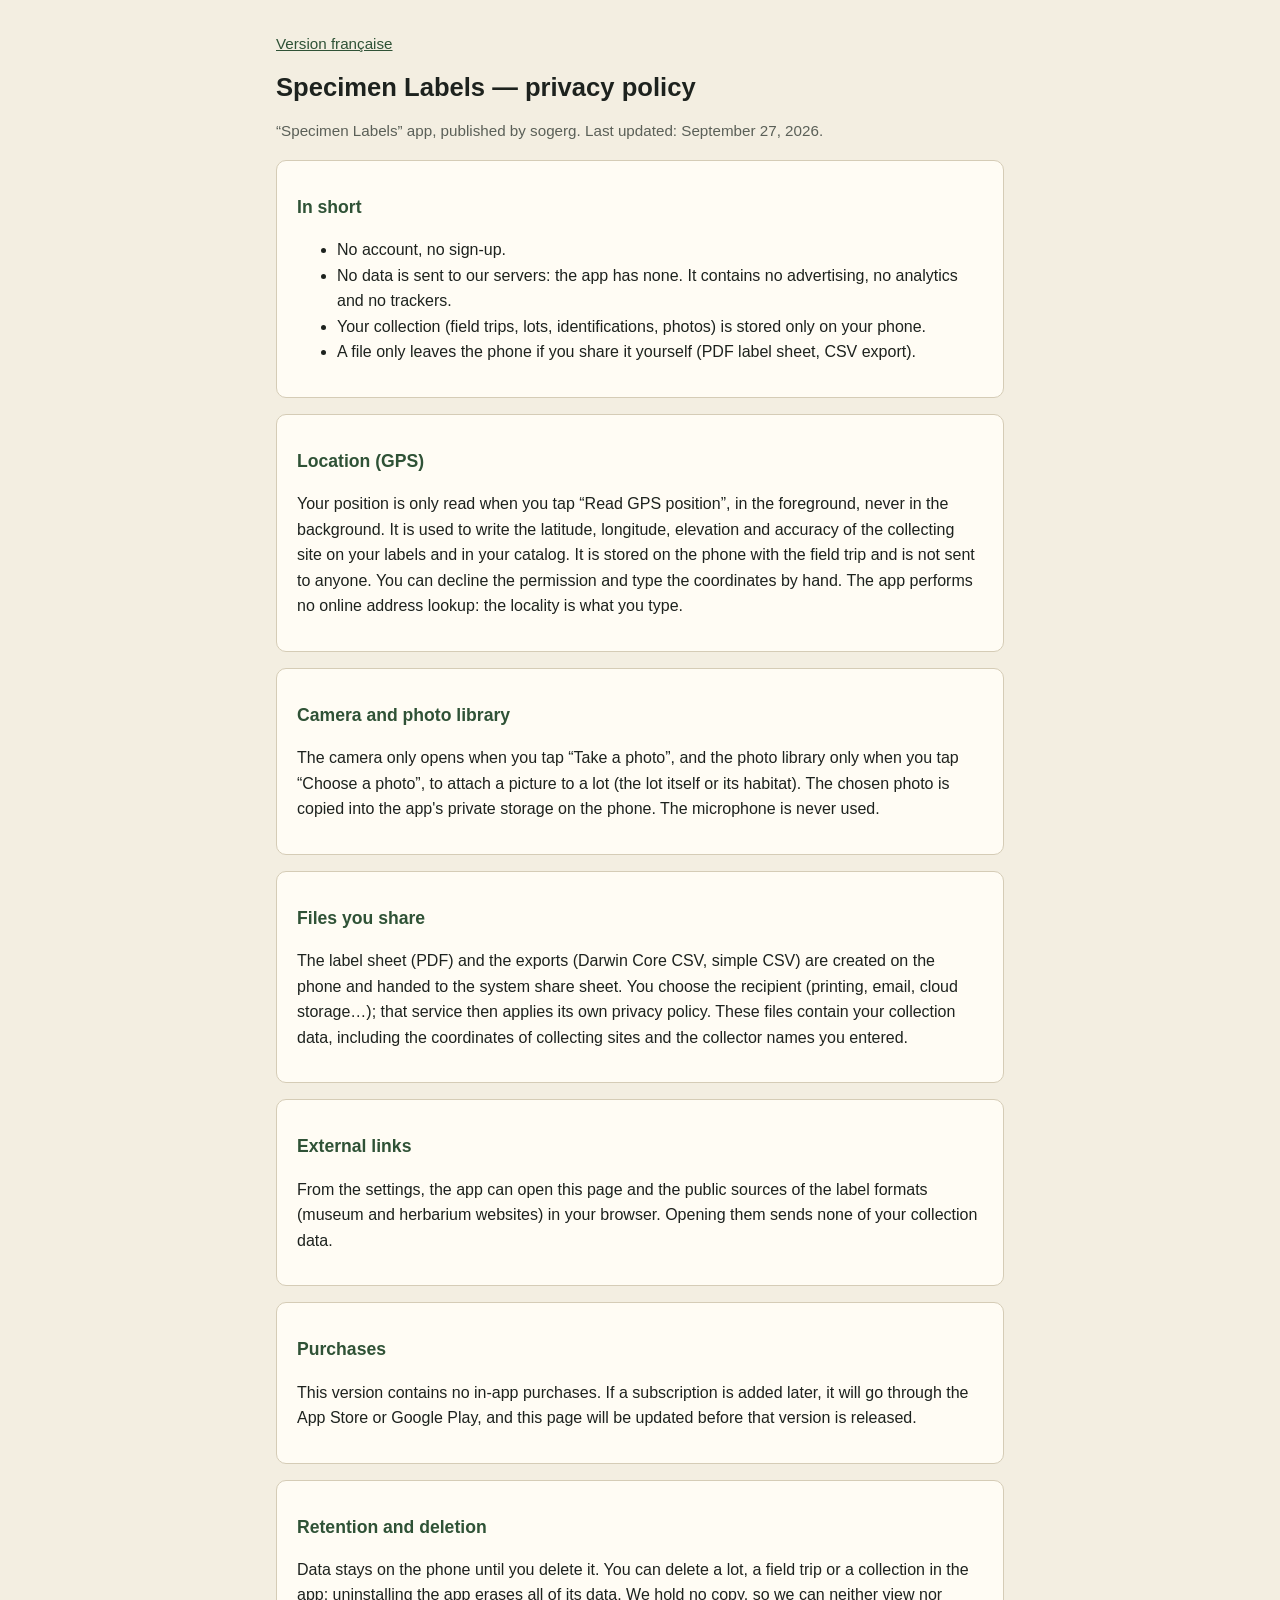
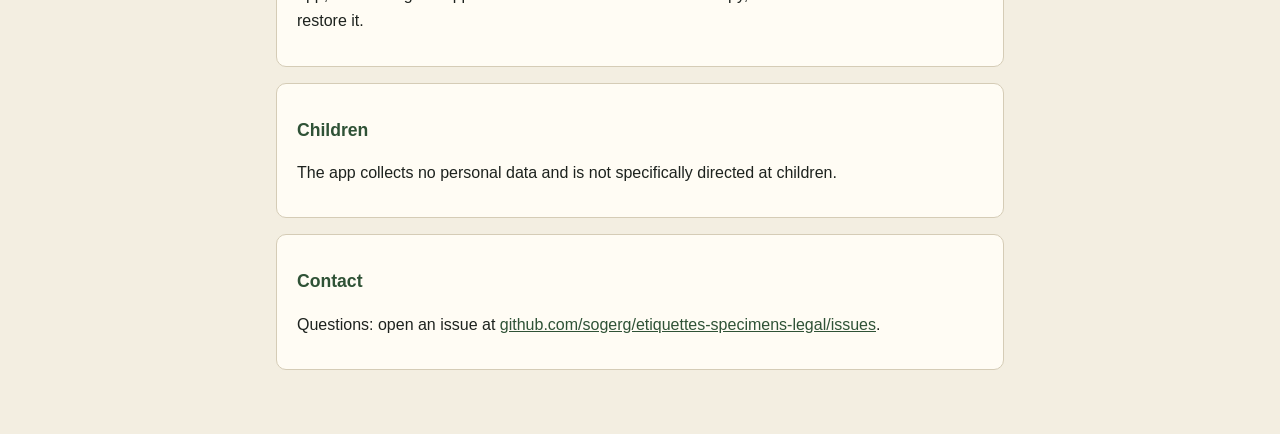
==== en/index.html @ 8a0e9088 "Page de confidentialité Specimen Labels (FR + EN) Co-Authored-By: Claude Opus 5.5 (1M context) <nore" ====
<!DOCTYPE html>
<html lang="en">
<head>
<meta charset="utf-8">
<meta name="viewport" content="width=device-width, initial-scale=1">
<title>Specimen Labels — Privacy</title>
<link rel="stylesheet" href="../style.css">
</head>
<body>
<main>
<nav><a href="../">Version française</a></nav>
<h1>Specimen Labels — privacy policy</h1>
<p class="doux">“Specimen Labels” app, published by sogerg. Last updated: September 27, 2026.</p>

<section>
<h2>In short</h2>
<ul>
<li>No account, no sign-up.</li>
<li>No data is sent to our servers: the app has none. It contains no advertising, no analytics and no trackers.</li>
<li>Your collection (field trips, lots, identifications, photos) is stored only on your phone.</li>
<li>A file only leaves the phone if you share it yourself (PDF label sheet, CSV export).</li>
</ul>
</section>

<section>
<h2>Location (GPS)</h2>
<p>Your position is only read when you tap “Read GPS position”, in the foreground, never in the background. It is used to write the latitude, longitude, elevation and accuracy of the collecting site on your labels and in your catalog. It is stored on the phone with the field trip and is not sent to anyone. You can decline the permission and type the coordinates by hand. The app performs no online address lookup: the locality is what you type.</p>
</section>

<section>
<h2>Camera and photo library</h2>
<p>The camera only opens when you tap “Take a photo”, and the photo library only when you tap “Choose a photo”, to attach a picture to a lot (the lot itself or its habitat). The chosen photo is copied into the app's private storage on the phone. The microphone is never used.</p>
</section>

<section>
<h2>Files you share</h2>
<p>The label sheet (PDF) and the exports (Darwin Core CSV, simple CSV) are created on the phone and handed to the system share sheet. You choose the recipient (printing, email, cloud storage…); that service then applies its own privacy policy. These files contain your collection data, including the coordinates of collecting sites and the collector names you entered.</p>
</section>

<section>
<h2>External links</h2>
<p>From the settings, the app can open this page and the public sources of the label formats (museum and herbarium websites) in your browser. Opening them sends none of your collection data.</p>
</section>

<section>
<h2>Purchases</h2>
<p>This version contains no in-app purchases. If a subscription is added later, it will go through the App Store or Google Play, and this page will be updated before that version is released.</p>
</section>

<section>
<h2>Retention and deletion</h2>
<p>Data stays on the phone until you delete it. You can delete a lot, a field trip or a collection in the app; uninstalling the app erases all of its data. We hold no copy, so we can neither view nor restore it.</p>
</section>

<section>
<h2>Children</h2>
<p>The app collects no personal data and is not specifically directed at children.</p>
</section>

<section>
<h2>Contact</h2>
<p>Questions: open an issue at <a href="https://github.com/sogerg/etiquettes-specimens-legal/issues">github.com/sogerg/etiquettes-specimens-legal/issues</a>.</p>
</section>
</main>
</body>
</html>
---- style.css ----
:root { --fond: #F3EEE1; --carte: #FFFCF4; --encre: #1D221E; --doux: #5B6058; --accent: #2F5236; --bord: #D5CCB6; }
@media (prefers-color-scheme: dark) { :root { --fond: #131612; --carte: #1C201B; --encre: #ECE7DA; --doux: #A7AA9F; --accent: #8DB88F; --bord: #353B33; } }
* { box-sizing: border-box; }
body { margin: 0; background: var(--fond); color: var(--encre); font: 16px/1.6 -apple-system, "Segoe UI", Roboto, Helvetica, Arial, sans-serif; }
main { max-width: 760px; margin: 0 auto; padding: 32px 16px 64px; }
h1 { font-size: 1.6rem; line-height: 1.25; margin: 0 0 4px; }
h2 { font-size: 1.1rem; margin: 28px 0 8px; color: var(--accent); }
p, li { color: var(--encre); }
.doux { color: var(--doux); font-size: .95rem; }
section { background: var(--carte); border: 1px solid var(--bord); border-radius: 10px; padding: 4px 20px 16px; margin-top: 16px; }
a { color: var(--accent); }
nav { margin-bottom: 16px; font-size: .95rem; }
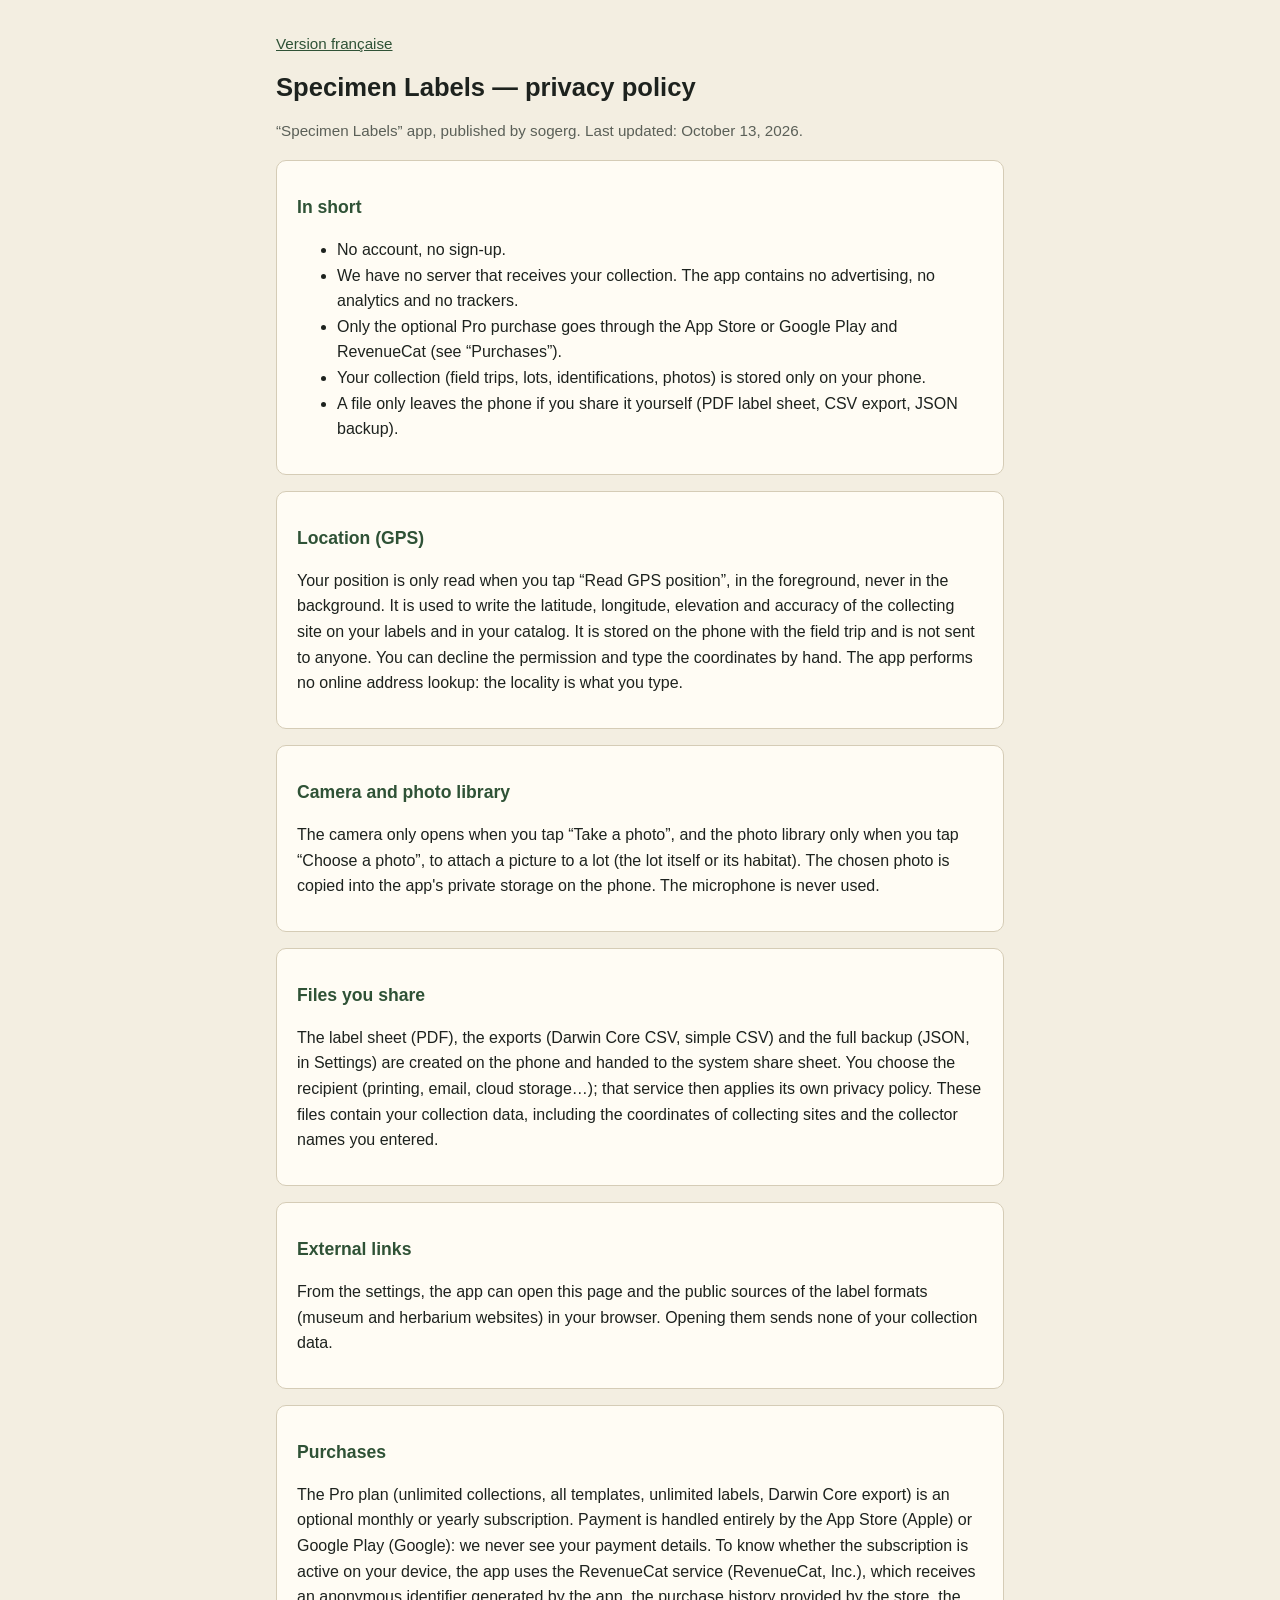
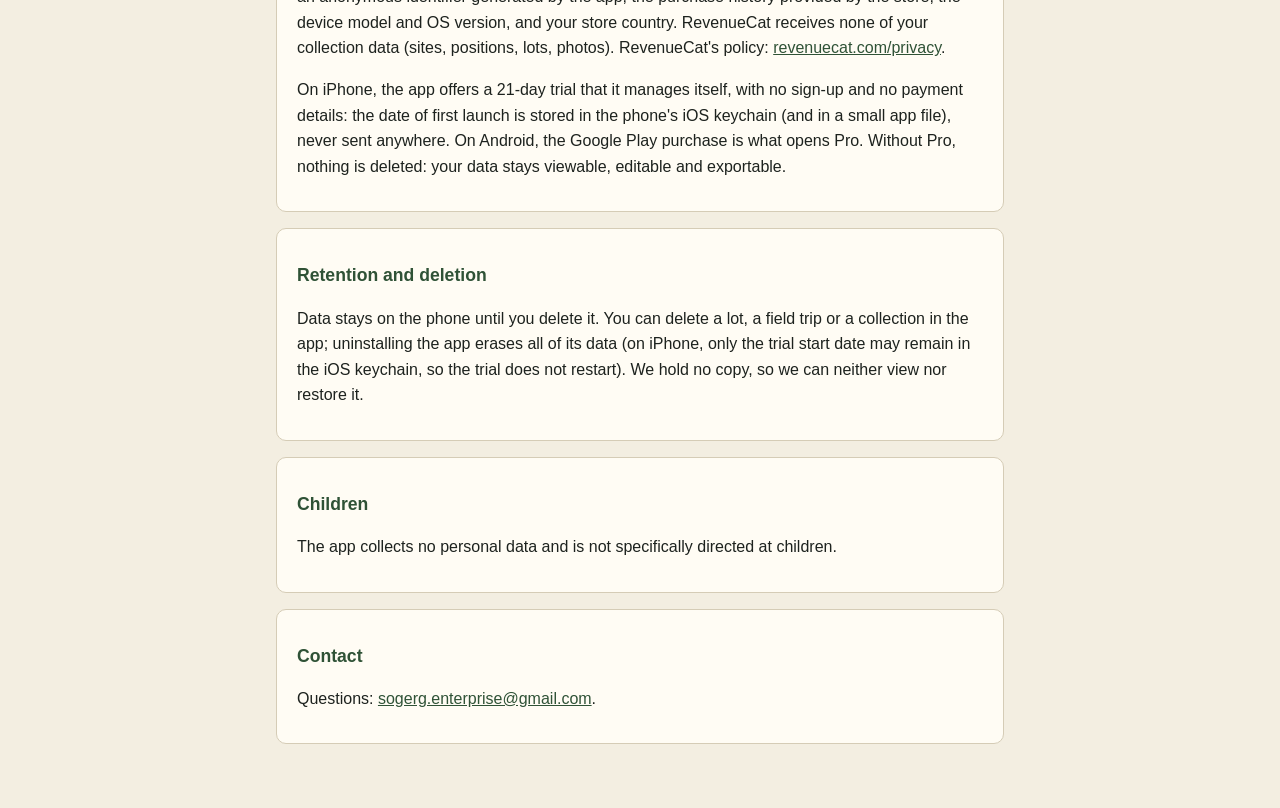
==== commit bd33b21a: "Confidentialité : achat Pro via les stores et RevenueCat, essai iPhone de 21 jours, sauvegarde JSON," ====
--- a/en/index.html
+++ b/en/index.html
@@ -10,15 +10,16 @@
 <main>
 <nav><a href="../">Version française</a></nav>
 <h1>Specimen Labels — privacy policy</h1>
-<p class="doux">“Specimen Labels” app, published by sogerg. Last updated: September 27, 2026.</p>
+<p class="doux">“Specimen Labels” app, published by sogerg. Last updated: October 13, 2026.</p>
 
 <section>
 <h2>In short</h2>
 <ul>
 <li>No account, no sign-up.</li>
-<li>No data is sent to our servers: the app has none. It contains no advertising, no analytics and no trackers.</li>
+<li>We have no server that receives your collection. The app contains no advertising, no analytics and no trackers.</li>
+<li>Only the optional Pro purchase goes through the App Store or Google Play and RevenueCat (see “Purchases”).</li>
 <li>Your collection (field trips, lots, identifications, photos) is stored only on your phone.</li>
-<li>A file only leaves the phone if you share it yourself (PDF label sheet, CSV export).</li>
+<li>A file only leaves the phone if you share it yourself (PDF label sheet, CSV export, JSON backup).</li>
 </ul>
 </section>
 
@@ -34,7 +35,7 @@
 
 <section>
 <h2>Files you share</h2>
-<p>The label sheet (PDF) and the exports (Darwin Core CSV, simple CSV) are created on the phone and handed to the system share sheet. You choose the recipient (printing, email, cloud storage…); that service then applies its own privacy policy. These files contain your collection data, including the coordinates of collecting sites and the collector names you entered.</p>
+<p>The label sheet (PDF), the exports (Darwin Core CSV, simple CSV) and the full backup (JSON, in Settings) are created on the phone and handed to the system share sheet. You choose the recipient (printing, email, cloud storage…); that service then applies its own privacy policy. These files contain your collection data, including the coordinates of collecting sites and the collector names you entered.</p>
 </section>
 
 <section>
@@ -44,12 +45,13 @@
 
 <section>
 <h2>Purchases</h2>
-<p>This version contains no in-app purchases. If a subscription is added later, it will go through the App Store or Google Play, and this page will be updated before that version is released.</p>
+<p>The Pro plan (unlimited collections, all templates, unlimited labels, Darwin Core export) is an optional monthly or yearly subscription. Payment is handled entirely by the App Store (Apple) or Google Play (Google): we never see your payment details. To know whether the subscription is active on your device, the app uses the RevenueCat service (RevenueCat, Inc.), which receives an anonymous identifier generated by the app, the purchase history provided by the store, the device model and OS version, and your store country. RevenueCat receives none of your collection data (sites, positions, lots, photos). RevenueCat's policy: <a href="https://www.revenuecat.com/privacy">revenuecat.com/privacy</a>.</p>
+<p>On iPhone, the app offers a 21-day trial that it manages itself, with no sign-up and no payment details: the date of first launch is stored in the phone's iOS keychain (and in a small app file), never sent anywhere. On Android, the Google Play purchase is what opens Pro. Without Pro, nothing is deleted: your data stays viewable, editable and exportable.</p>
 </section>
 
 <section>
 <h2>Retention and deletion</h2>
-<p>Data stays on the phone until you delete it. You can delete a lot, a field trip or a collection in the app; uninstalling the app erases all of its data. We hold no copy, so we can neither view nor restore it.</p>
+<p>Data stays on the phone until you delete it. You can delete a lot, a field trip or a collection in the app; uninstalling the app erases all of its data (on iPhone, only the trial start date may remain in the iOS keychain, so the trial does not restart). We hold no copy, so we can neither view nor restore it.</p>
 </section>
 
 <section>
@@ -59,7 +61,7 @@
 
 <section>
 <h2>Contact</h2>
-<p>Questions: open an issue at <a href="https://github.com/sogerg/etiquettes-specimens-legal/issues">github.com/sogerg/etiquettes-specimens-legal/issues</a>.</p>
+<p>Questions: <a href="mailto:sogerg.enterprise@gmail.com">sogerg.enterprise@gmail.com</a>.</p>
 </section>
 </main>
 </body>
